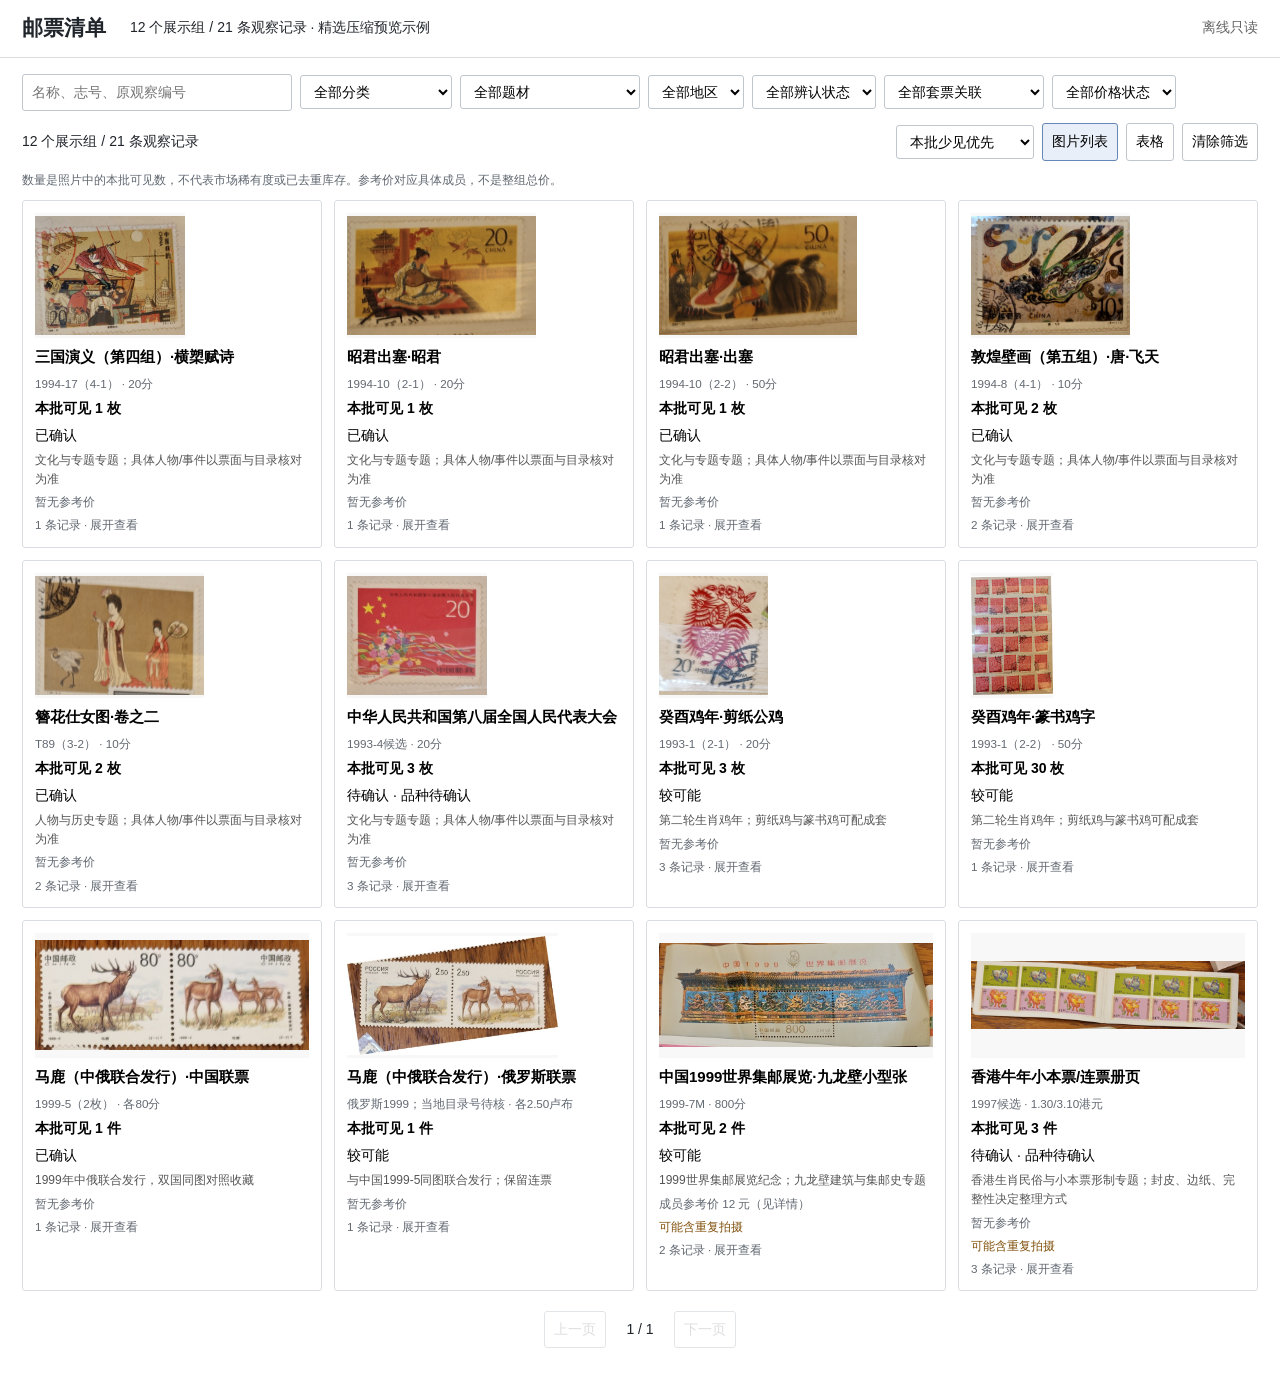
==== sample/index.html @ 1bafa8cc "Initial backup of offline stamp tool and curated sample" ====
<!doctype html>
<html lang="zh-CN"><head><meta charset="utf-8"><meta name="viewport" content="width=device-width,initial-scale=1"><title>邮票清单</title><link rel="stylesheet" href="style.css"></head>
<body><header><h1>邮票清单</h1><span id="stats"></span><span>离线只读</span></header>
<main><div class="filters">
<input type="search" id="search" aria-label="搜索邮票" placeholder="名称、志号、原观察编号">
<select id="category" aria-label="分类"><option value="single">同款邮票</option><option value="whole">组合与整件</option><option value="other">另列邮品与非邮票</option><option value="">全部分类</option></select>
<select id="topic" aria-label="题材"></select><select id="region" aria-label="地区"></select>
<select id="identity" aria-label="辨认状态"><option value="">全部辨认状态</option><option>已确认</option><option>较可能</option><option>待确认</option></select>
<select id="series" aria-label="套票关联"></select>
<select id="price" aria-label="价格资料"><option value="">全部价格状态</option><option value="known">有成员参考价</option><option value="missing">无参考价</option></select>
</div><div class="controls"><span id="count"></span><select id="sort" aria-label="排序"><option value="rarity">本批少见优先</option><option value="interest">收藏兴趣优先</option><option value="price">成员参考价降序</option><option value="id">原观察编号</option></select><button id="cards" aria-pressed="true">图片列表</button><button id="table" aria-pressed="false">表格</button><button id="reset">清除筛选</button></div>
<p class="note">数量是照片中的本批可见数，不代表市场稀有度或已去重库存。参考价对应具体成员，不是整组总价。</p>
<div id="list"></div><div class="pager"><button id="prev">上一页</button><span id="page"></span><button id="next">下一页</button></div></main>
<dialog id="detail"><button id="close" aria-label="关闭详情">关闭</button><div id="detail-body"></div></dialog>
<script src="snapshot.js"></script><script src="app.js"></script></body></html>
---- sample/style.css ----
*{box-sizing:border-box}body{margin:0;font:14px/1.55 Arial,"Microsoft YaHei",sans-serif;color:#20252b;background:#fff}header{display:flex;align-items:center;gap:24px;border-bottom:1px solid #ddd;padding:12px 22px}h1{font-size:21px;margin:0}header>span:last-child{margin-left:auto;color:#666}main{padding:16px 22px}.filters,.controls{display:flex;flex-wrap:wrap;gap:8px;align-items:center}.filters input{width:270px}.controls{margin-top:12px}.controls #count{margin-right:auto}input,select,button{font:inherit;padding:7px 9px;border:1px solid #bfc6ce;border-radius:3px;background:#fff}button{cursor:pointer}button[aria-pressed=true]{background:#e8eff8;border-color:#6688b8}button:disabled{opacity:.45;cursor:default}.note,small{color:#616871}.note{margin:10px 0;font-size:12px}.cards{display:grid;grid-template-columns:repeat(auto-fill,minmax(250px,1fr));gap:12px}.card{border:1px solid #d9dde2;padding:12px;text-align:left;display:flex;flex-direction:column;gap:5px;min-width:0}.card:hover,tr[data-group]:hover{background:#f5f8fb}.stage{height:125px;display:flex;align-items:center;justify-content:center;background:#f8f8f8}.stage img{max-height:119px;max-width:100%;object-fit:contain}h2{font-size:18px;margin:8px 0}h3{font-size:15px;margin:2px 0}.quantity{font-weight:bold}.detail-note{color:#81500c}.description{color:#555;font-size:12px}.table-wrap{overflow:auto}table{border-collapse:collapse;width:100%}td,th{padding:9px;border-bottom:1px solid #ddd;text-align:left;vertical-align:middle}th{background:#f2f3f5;white-space:nowrap}td img{width:95px;height:75px;object-fit:contain}tr[data-group]{cursor:pointer}.pager{display:flex;justify-content:center;align-items:center;gap:20px;margin:20px}dialog{width:min(1150px,95vw);max-height:93vh;padding:18px;border:1px solid #aaa;border-radius:4px}dialog::backdrop{background:#0006}#close{float:right;position:sticky;top:0}.members{display:grid;grid-template-columns:repeat(auto-fit,minmax(300px,1fr));gap:12px}.member{border:1px solid #ccc;padding:14px;scroll-margin-top:15px}.member:target,.member.matched{border:2px solid #426ead;background:#f5f9ff}.member>img{width:100%;height:155px;object-fit:contain}.member details{margin-top:10px}.member details img{width:100%;height:auto;max-height:80vh;object-fit:contain}.facts{display:grid;grid-template-columns:80px 1fr;gap:5px;margin:10px 0}.facts dt{color:#666}.facts dd{margin:0;overflow-wrap:anywhere;white-space:pre-line}a{color:#245b9c;overflow-wrap:anywhere}.empty{padding:35px;text-align:center;color:#777}@media(max-width:600px){header{gap:10px;flex-wrap:wrap}main{padding:12px}.filters>*{flex:1;min-width:140px}.members{display:block}.member{margin-bottom:12px}}
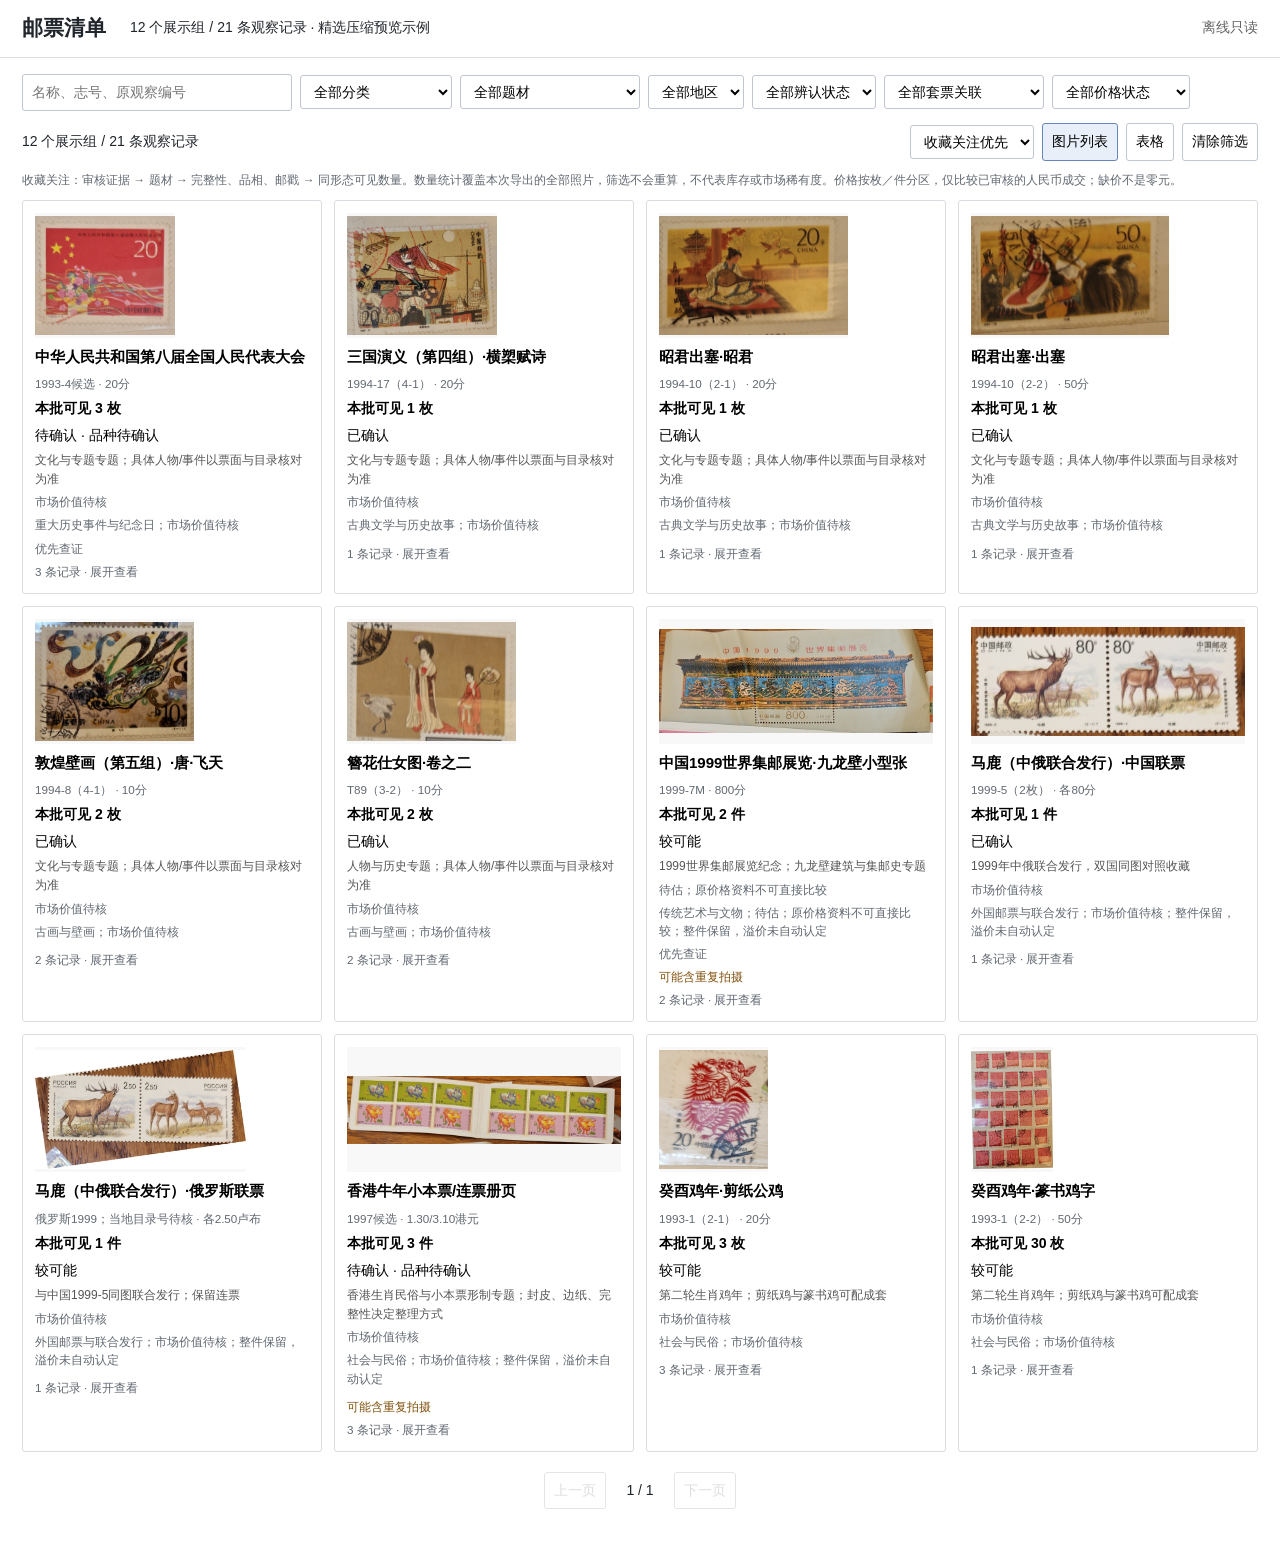
==== commit 7dc634e6: "Improve evidence-based collection ranking and offline sample" ====
--- a/sample/index.html
+++ b/sample/index.html
@@ -3,13 +3,13 @@
 <body><header><h1>邮票清单</h1><span id="stats"></span><span>离线只读</span></header>
 <main><div class="filters">
 <input type="search" id="search" aria-label="搜索邮票" placeholder="名称、志号、原观察编号">
-<select id="category" aria-label="分类"><option value="single">同款邮票</option><option value="whole">组合与整件</option><option value="other">另列邮品与非邮票</option><option value="">全部分类</option></select>
+<select id="category" aria-label="分类"><option value="single">同款邮票</option><option value="whole">组合与整件</option><option value="other">另列邮品与非邮票</option><option value="" selected>全部分类</option></select>
 <select id="topic" aria-label="题材"></select><select id="region" aria-label="地区"></select>
 <select id="identity" aria-label="辨认状态"><option value="">全部辨认状态</option><option>已确认</option><option>较可能</option><option>待确认</option></select>
 <select id="series" aria-label="套票关联"></select>
-<select id="price" aria-label="价格资料"><option value="">全部价格状态</option><option value="known">有成员参考价</option><option value="missing">无参考价</option></select>
-</div><div class="controls"><span id="count"></span><select id="sort" aria-label="排序"><option value="rarity">本批少见优先</option><option value="interest">收藏兴趣优先</option><option value="price">成员参考价降序</option><option value="id">原观察编号</option></select><button id="cards" aria-pressed="true">图片列表</button><button id="table" aria-pressed="false">表格</button><button id="reset">清除筛选</button></div>
-<p class="note">数量是照片中的本批可见数，不代表市场稀有度或已去重库存。参考价对应具体成员，不是整组总价。</p>
+<select id="price" aria-label="价格资料"><option value="">全部价格状态</option><option value="known">有可比成交参考</option><option value="missing">待估／不可比较</option></select>
+</div><div class="controls"><span id="count"></span><select id="sort" aria-label="排序"><option value="interest">收藏关注优先</option><option value="rarity">本批少见优先</option><option value="price">参考价格降序</option><option value="id">原观察编号</option></select><button id="cards" aria-pressed="true">图片列表</button><button id="table" aria-pressed="false">表格</button><button id="reset">清除筛选</button></div>
+<p class="note">收藏关注：审核证据 → 题材 → 完整性、品相、邮戳 → 同形态可见数量。数量统计覆盖本次导出的全部照片，筛选不会重算，不代表库存或市场稀有度。价格按枚／件分区，仅比较已审核的人民币成交；缺价不是零元。</p>
 <div id="list"></div><div class="pager"><button id="prev">上一页</button><span id="page"></span><button id="next">下一页</button></div></main>
 <dialog id="detail"><button id="close" aria-label="关闭详情">关闭</button><div id="detail-body"></div></dialog>
 <script src="snapshot.js"></script><script src="app.js"></script></body></html>
